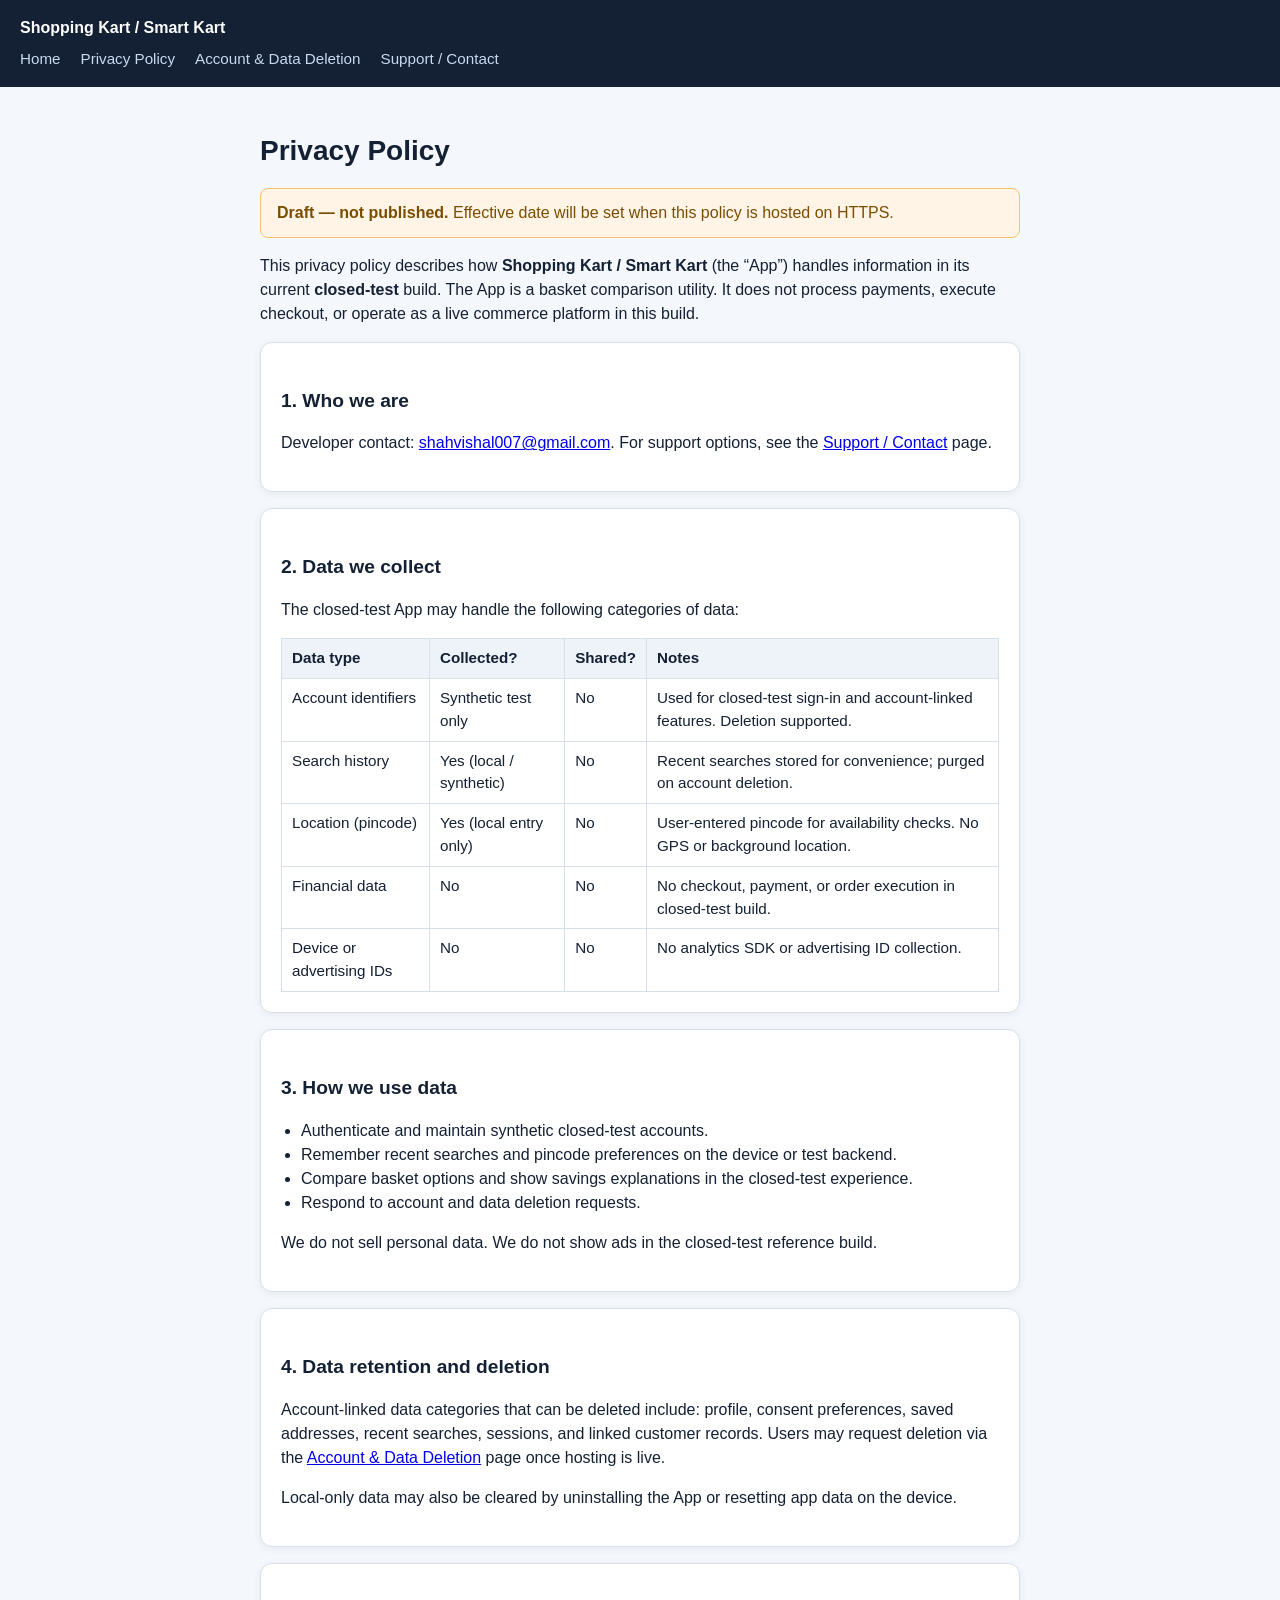
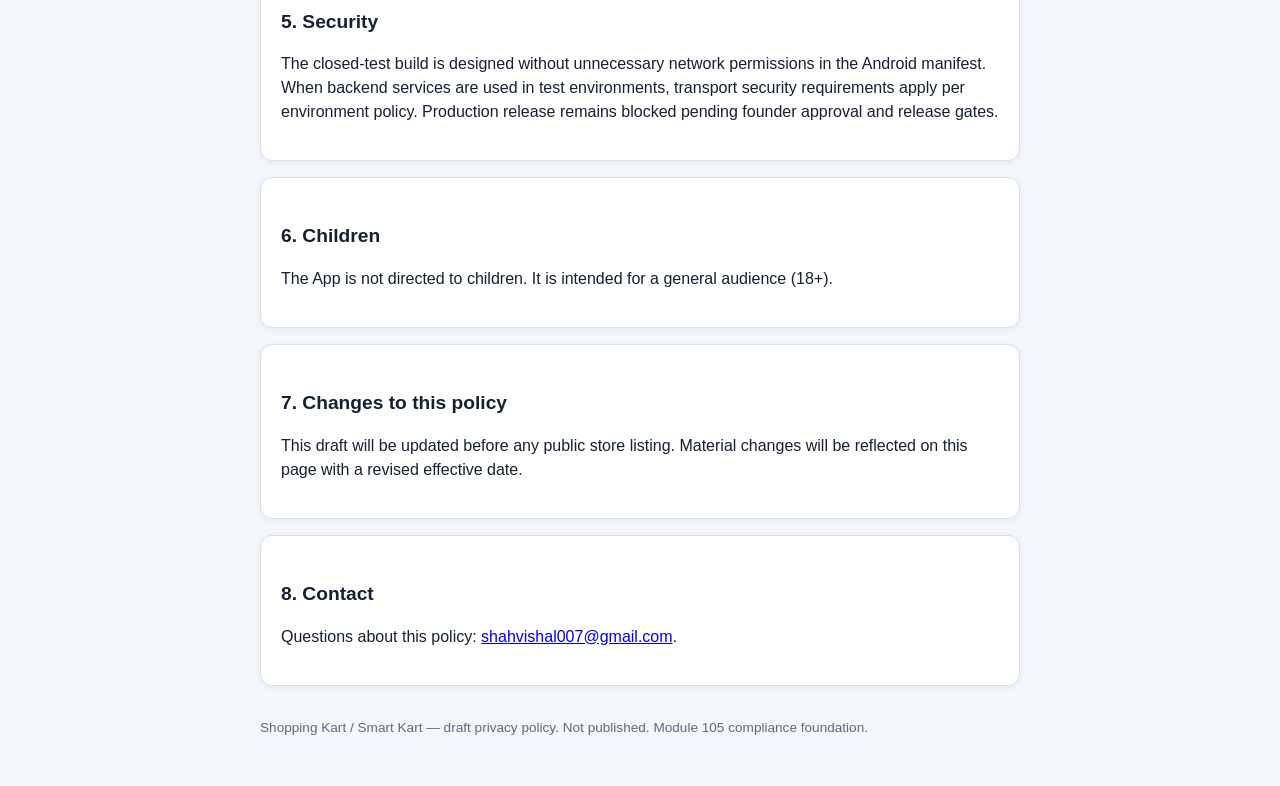
==== privacy-policy.html @ 7cc7e46a "Publish Shopping Kart public compliance pages Co-authored-by: Cursor <cursoragent@cursor.com>" ====
<!DOCTYPE html>
<html lang="en">
<head>
  <meta charset="utf-8" />
  <meta name="viewport" content="width=device-width, initial-scale=1" />
  <title>Privacy Policy — Shopping Kart / Smart Kart (Draft)</title>
  <link rel="stylesheet" href="styles.css" />
</head>
<body>
  <header>
    <strong>Shopping Kart / Smart Kart</strong>
    <nav>
      <a href="index.html">Home</a>
      <a href="privacy-policy.html">Privacy Policy</a>
      <a href="public/account-deletion.html">Account &amp; Data Deletion</a>
      <a href="support.html">Support / Contact</a>
    </nav>
  </header>
  <main>
    <h1>Privacy Policy</h1>
    <p class="draft-banner"><strong>Draft — not published.</strong> Effective date will be set when this policy is hosted on HTTPS.</p>

    <p>
      This privacy policy describes how <strong>Shopping Kart / Smart Kart</strong> (the “App”) handles information
      in its current <strong>closed-test</strong> build. The App is a basket comparison utility. It does not process
      payments, execute checkout, or operate as a live commerce platform in this build.
    </p>

    <section class="card">
      <h2>1. Who we are</h2>
      <p>
        Developer contact: <a href="mailto:shahvishal007@gmail.com">shahvishal007@gmail.com</a>.
        For support options, see the <a href="support.html">Support / Contact</a> page.
      </p>
    </section>

    <section class="card">
      <h2>2. Data we collect</h2>
      <p>The closed-test App may handle the following categories of data:</p>
      <table>
        <thead>
          <tr>
            <th>Data type</th>
            <th>Collected?</th>
            <th>Shared?</th>
            <th>Notes</th>
          </tr>
        </thead>
        <tbody>
          <tr>
            <td>Account identifiers</td>
            <td>Synthetic test only</td>
            <td>No</td>
            <td>Used for closed-test sign-in and account-linked features. Deletion supported.</td>
          </tr>
          <tr>
            <td>Search history</td>
            <td>Yes (local / synthetic)</td>
            <td>No</td>
            <td>Recent searches stored for convenience; purged on account deletion.</td>
          </tr>
          <tr>
            <td>Location (pincode)</td>
            <td>Yes (local entry only)</td>
            <td>No</td>
            <td>User-entered pincode for availability checks. No GPS or background location.</td>
          </tr>
          <tr>
            <td>Financial data</td>
            <td>No</td>
            <td>No</td>
            <td>No checkout, payment, or order execution in closed-test build.</td>
          </tr>
          <tr>
            <td>Device or advertising IDs</td>
            <td>No</td>
            <td>No</td>
            <td>No analytics SDK or advertising ID collection.</td>
          </tr>
        </tbody>
      </table>
    </section>

    <section class="card">
      <h2>3. How we use data</h2>
      <ul>
        <li>Authenticate and maintain synthetic closed-test accounts.</li>
        <li>Remember recent searches and pincode preferences on the device or test backend.</li>
        <li>Compare basket options and show savings explanations in the closed-test experience.</li>
        <li>Respond to account and data deletion requests.</li>
      </ul>
      <p>We do not sell personal data. We do not show ads in the closed-test reference build.</p>
    </section>

    <section class="card">
      <h2>4. Data retention and deletion</h2>
      <p>
        Account-linked data categories that can be deleted include: profile, consent preferences, saved addresses,
        recent searches, sessions, and linked customer records. Users may request deletion via the
        <a href="public/account-deletion.html">Account &amp; Data Deletion</a> page once hosting is live.
      </p>
      <p>Local-only data may also be cleared by uninstalling the App or resetting app data on the device.</p>
    </section>

    <section class="card">
      <h2>5. Security</h2>
      <p>
        The closed-test build is designed without unnecessary network permissions in the Android manifest.
        When backend services are used in test environments, transport security requirements apply per environment policy.
        Production release remains blocked pending founder approval and release gates.
      </p>
    </section>

    <section class="card">
      <h2>6. Children</h2>
      <p>
        The App is not directed to children. It is intended for a general audience (18+).
      </p>
    </section>

    <section class="card">
      <h2>7. Changes to this policy</h2>
      <p>
        This draft will be updated before any public store listing. Material changes will be reflected on this page
        with a revised effective date.
      </p>
    </section>

    <section class="card">
      <h2>8. Contact</h2>
      <p>
        Questions about this policy: <a href="mailto:shahvishal007@gmail.com">shahvishal007@gmail.com</a>.
      </p>
    </section>

    <footer>
      Shopping Kart / Smart Kart — draft privacy policy. Not published. Module 105 compliance foundation.
    </footer>
  </main>
</body>
</html>
---- styles.css ----
:root {
  color-scheme: light;
  font-family: "Segoe UI", Arial, sans-serif;
  line-height: 1.5;
}

body {
  margin: 0;
  background: #f4f7fb;
  color: #142033;
}

header {
  background: #142033;
  color: #fff;
  padding: 16px 20px;
}

header a {
  color: #c8d9f0;
  text-decoration: none;
}

header a:hover {
  text-decoration: underline;
}

header nav {
  margin-top: 8px;
  display: flex;
  flex-wrap: wrap;
  gap: 12px 20px;
  font-size: 0.95rem;
}

main {
  max-width: 760px;
  margin: 0 auto;
  padding: 24px 16px 48px;
}

h1 {
  font-size: 1.75rem;
  margin-bottom: 0.5rem;
}

h2 {
  font-size: 1.2rem;
  margin-top: 1.5rem;
}

.card {
  background: #fff;
  border: 1px solid #d7e0ea;
  border-radius: 12px;
  padding: 20px;
  margin-top: 16px;
  box-shadow: 0 2px 8px rgba(20, 32, 51, 0.06);
}

.draft-banner {
  background: #fff4e5;
  border: 1px solid #f5c26b;
  color: #7a4d00;
  padding: 12px 16px;
  border-radius: 8px;
  margin-bottom: 16px;
}

.notice {
  background: #eef4ff;
  border: 1px solid #b8cff5;
  color: #1f3b66;
  padding: 12px 16px;
  border-radius: 8px;
}

ul {
  padding-left: 1.25rem;
}

table {
  width: 100%;
  border-collapse: collapse;
  margin-top: 12px;
  font-size: 0.95rem;
}

th,
td {
  border: 1px solid #d7e0ea;
  padding: 8px 10px;
  text-align: left;
  vertical-align: top;
}

th {
  background: #eef3f9;
}

label {
  display: block;
  font-weight: 600;
  margin: 12px 0 6px;
}

input[type="text"],
input:not([type]) {
  width: 100%;
  box-sizing: border-box;
  padding: 10px 12px;
  border: 1px solid #c5d0dc;
  border-radius: 8px;
}

.checkbox {
  display: flex;
  gap: 8px;
  align-items: flex-start;
  margin-top: 12px;
}

button,
.button-link {
  display: inline-block;
  margin-top: 16px;
  background: #1f4b8f;
  color: #fff;
  border: 0;
  border-radius: 8px;
  padding: 12px 16px;
  font-weight: 600;
  cursor: pointer;
  text-decoration: none;
}

button.danger {
  background: #b42318;
}

button:disabled {
  opacity: 0.55;
  cursor: not-allowed;
}

footer {
  margin-top: 32px;
  font-size: 0.85rem;
  color: #5b6b7c;
}

@media (min-width: 640px) {
  button {
    width: auto;
    min-width: 220px;
  }
}
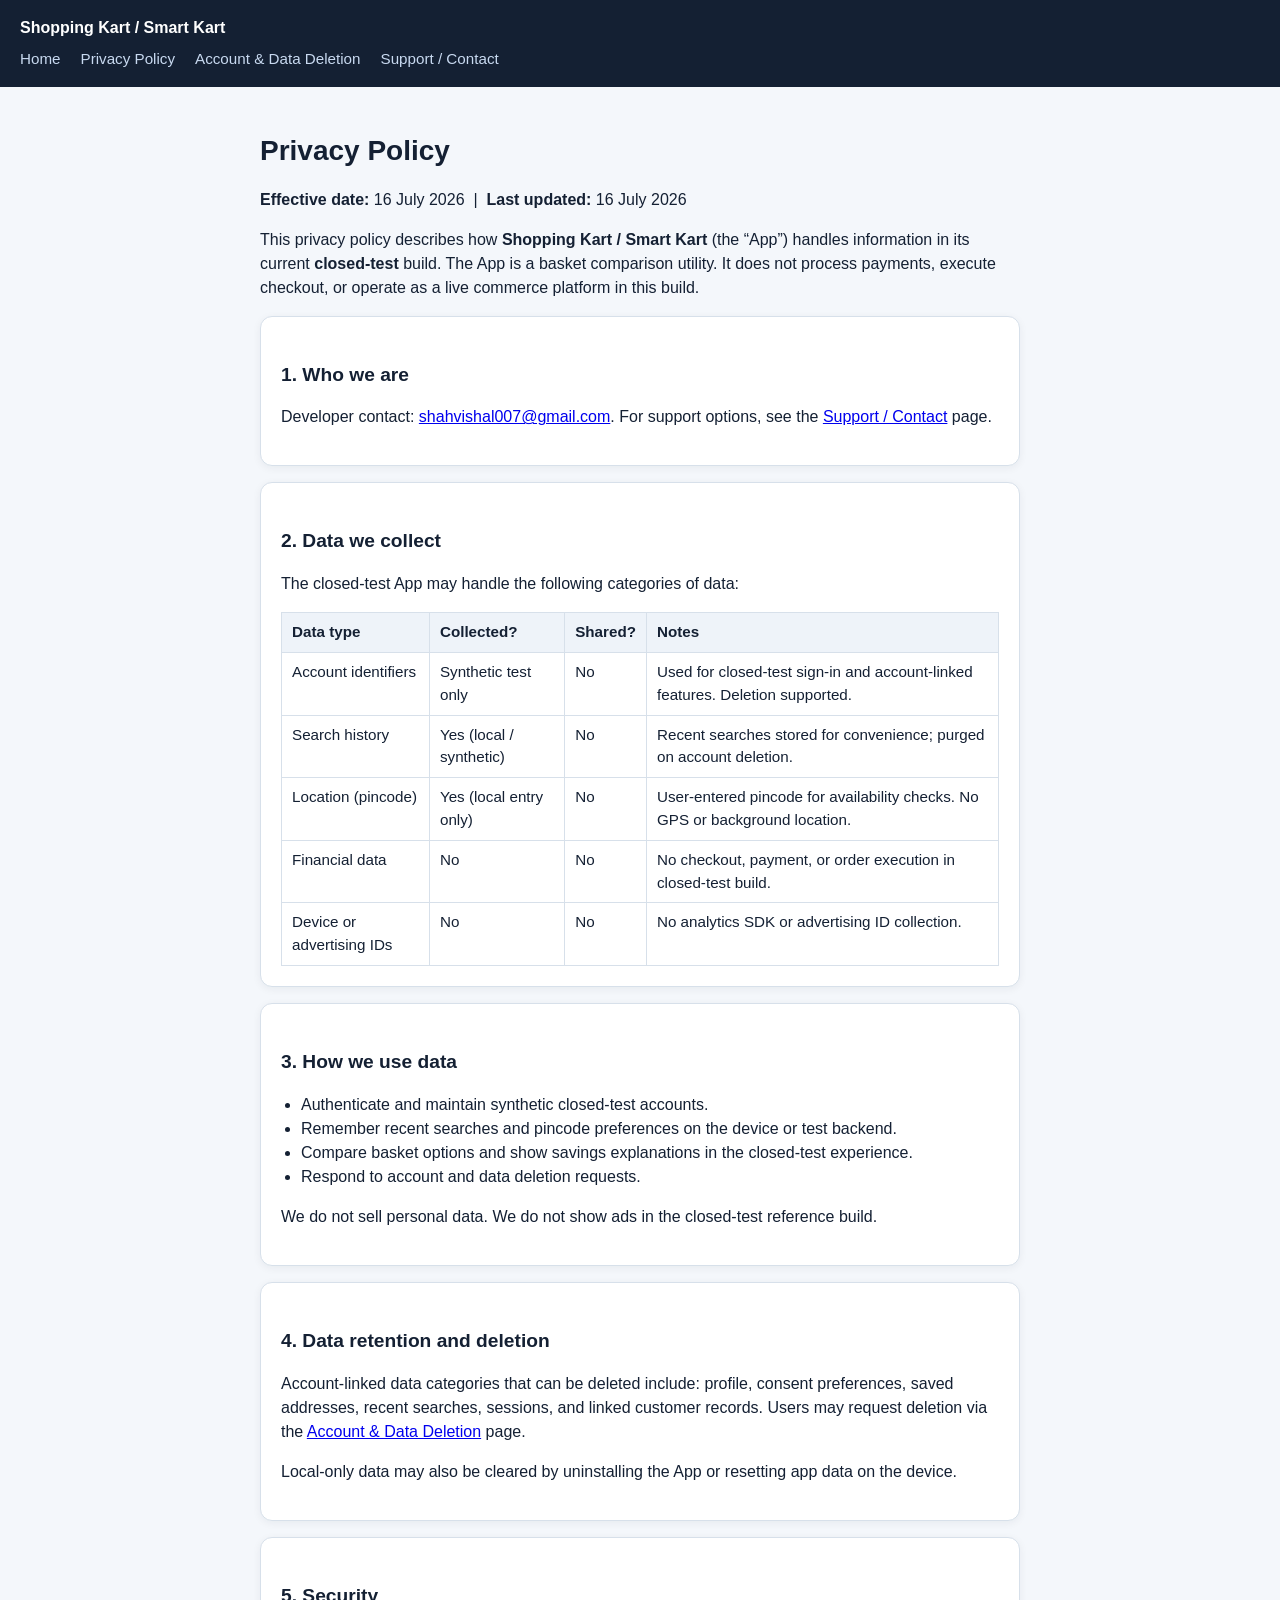
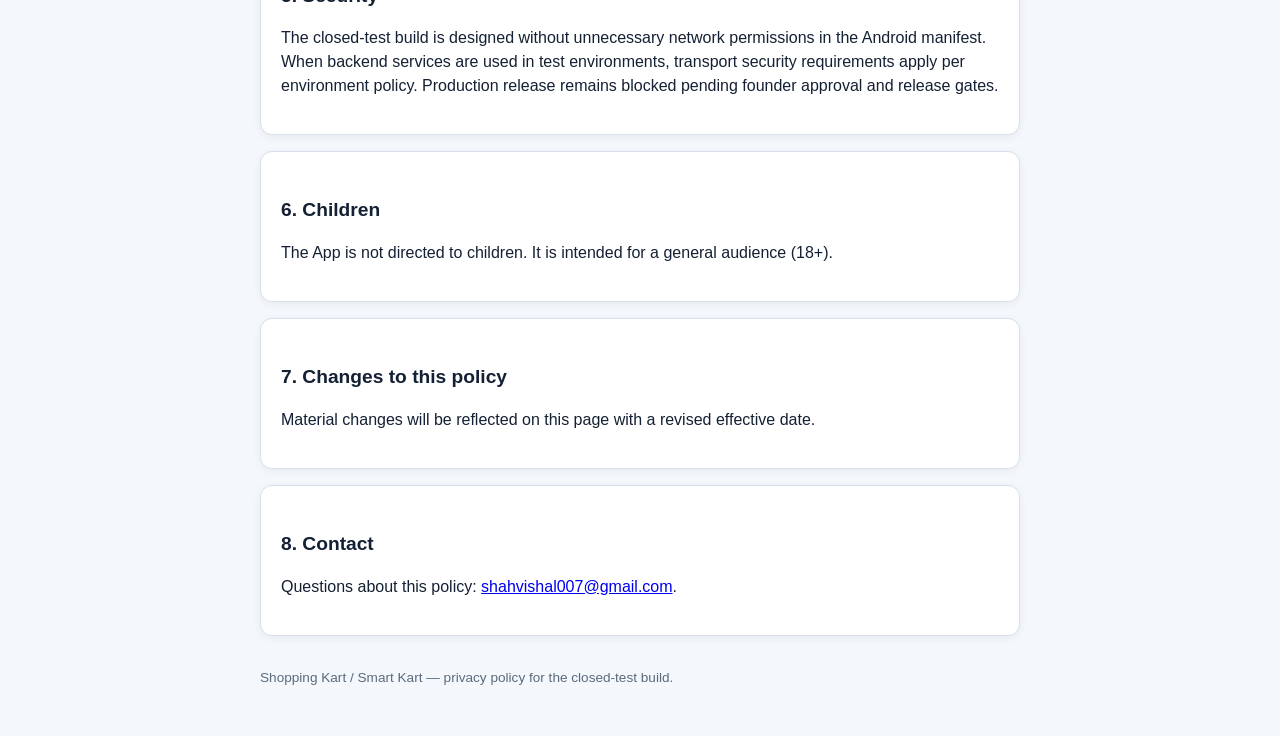
==== commit 1f7c37b5: "Update public compliance pages for live publication Co-authored-by: Cursor <cursoragent@cursor.com>" ====
--- a/privacy-policy.html
+++ b/privacy-policy.html
@@ -3,7 +3,7 @@
 <head>
   <meta charset="utf-8" />
   <meta name="viewport" content="width=device-width, initial-scale=1" />
-  <title>Privacy Policy — Shopping Kart / Smart Kart (Draft)</title>
+  <title>Privacy Policy — Shopping Kart / Smart Kart</title>
   <link rel="stylesheet" href="styles.css" />
 </head>
 <body>
@@ -18,7 +18,7 @@
   </header>
   <main>
     <h1>Privacy Policy</h1>
-    <p class="draft-banner"><strong>Draft — not published.</strong> Effective date will be set when this policy is hosted on HTTPS.</p>
+    <p><strong>Effective date:</strong> 16 July 2026 &nbsp;|&nbsp; <strong>Last updated:</strong> 16 July 2026</p>
 
     <p>
       This privacy policy describes how <strong>Shopping Kart / Smart Kart</strong> (the “App”) handles information
@@ -97,7 +97,7 @@
       <p>
         Account-linked data categories that can be deleted include: profile, consent preferences, saved addresses,
         recent searches, sessions, and linked customer records. Users may request deletion via the
-        <a href="public/account-deletion.html">Account &amp; Data Deletion</a> page once hosting is live.
+        <a href="public/account-deletion.html">Account &amp; Data Deletion</a> page.
       </p>
       <p>Local-only data may also be cleared by uninstalling the App or resetting app data on the device.</p>
     </section>
@@ -121,8 +121,7 @@
     <section class="card">
       <h2>7. Changes to this policy</h2>
       <p>
-        This draft will be updated before any public store listing. Material changes will be reflected on this page
-        with a revised effective date.
+        Material changes will be reflected on this page with a revised effective date.
       </p>
     </section>
 
@@ -134,7 +133,7 @@
     </section>
 
     <footer>
-      Shopping Kart / Smart Kart — draft privacy policy. Not published. Module 105 compliance foundation.
+      Shopping Kart / Smart Kart — privacy policy for the closed-test build.
     </footer>
   </main>
 </body>
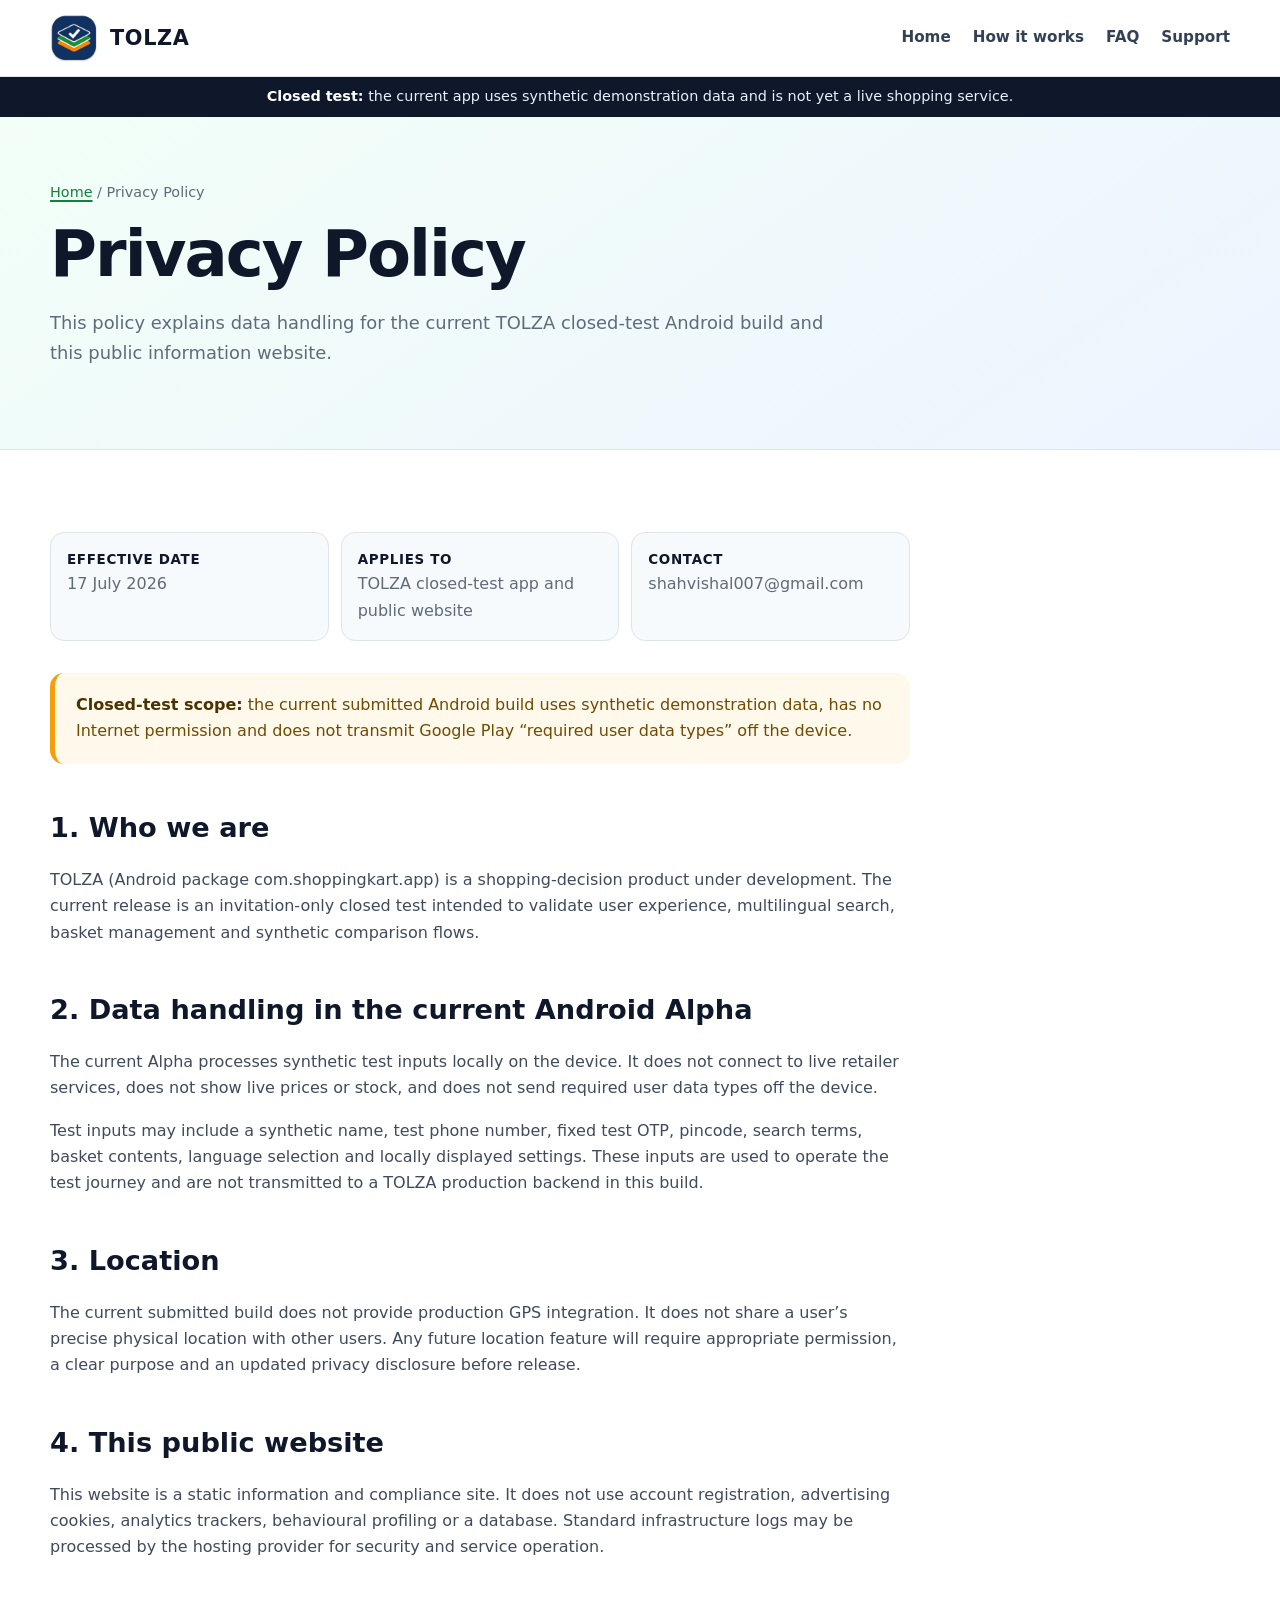
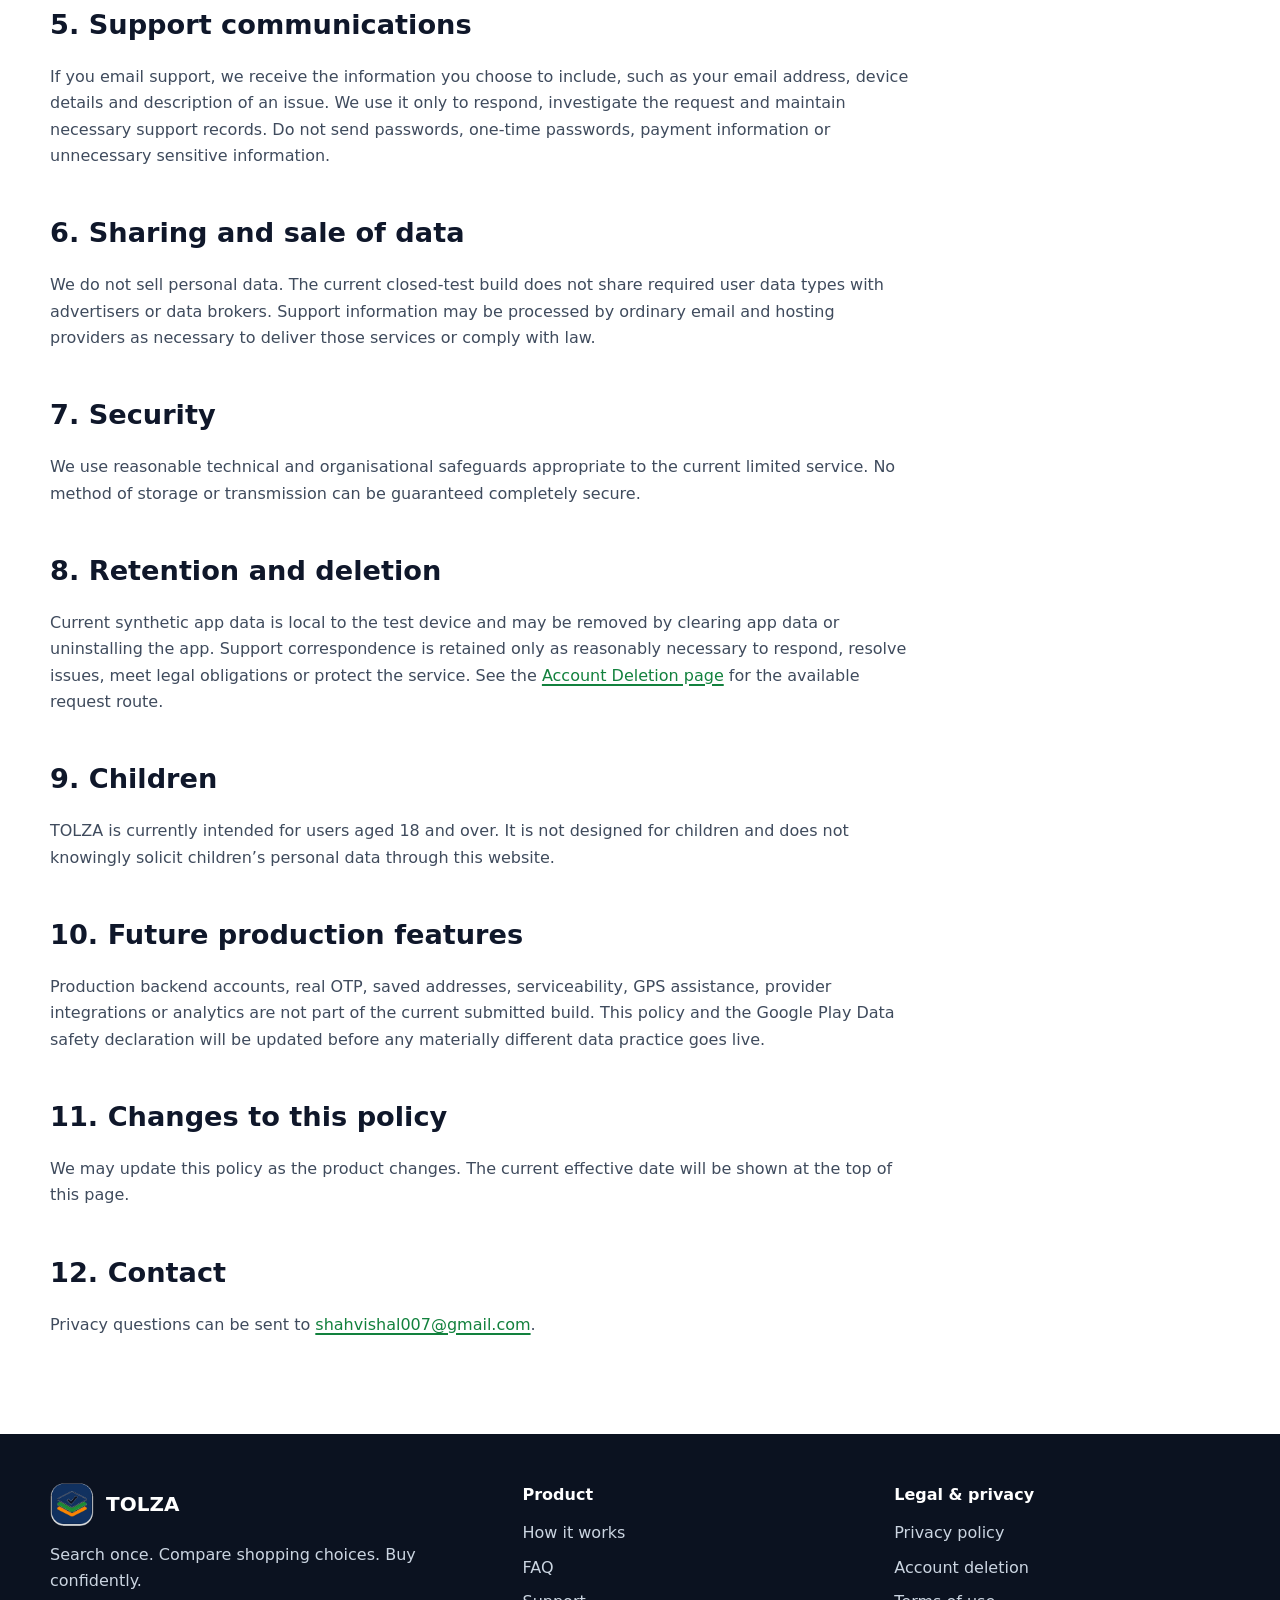
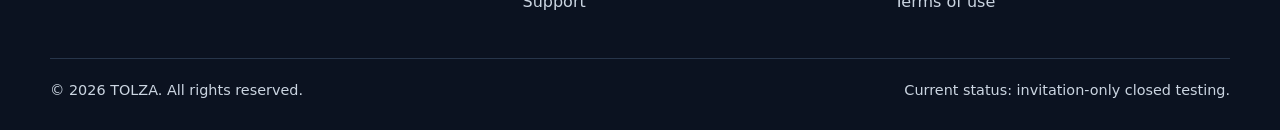
==== commit 2d4bf436: "feat: publish TOLZA public website W01" ====
--- a/privacy-policy.html
+++ b/privacy-policy.html
@@ -1,140 +1,11 @@
 <!DOCTYPE html>
-<html lang="en">
-<head>
-  <meta charset="utf-8" />
-  <meta name="viewport" content="width=device-width, initial-scale=1" />
-  <title>Privacy Policy — Shopping Kart / Smart Kart</title>
-  <link rel="stylesheet" href="styles.css" />
-</head>
-<body>
-  <header>
-    <strong>Shopping Kart / Smart Kart</strong>
-    <nav>
-      <a href="index.html">Home</a>
-      <a href="privacy-policy.html">Privacy Policy</a>
-      <a href="public/account-deletion.html">Account &amp; Data Deletion</a>
-      <a href="support.html">Support / Contact</a>
-    </nav>
-  </header>
-  <main>
-    <h1>Privacy Policy</h1>
-    <p><strong>Effective date:</strong> 16 July 2026 &nbsp;|&nbsp; <strong>Last updated:</strong> 16 July 2026</p>
-
-    <p>
-      This privacy policy describes how <strong>Shopping Kart / Smart Kart</strong> (the “App”) handles information
-      in its current <strong>closed-test</strong> build. The App is a basket comparison utility. It does not process
-      payments, execute checkout, or operate as a live commerce platform in this build.
-    </p>
-
-    <section class="card">
-      <h2>1. Who we are</h2>
-      <p>
-        Developer contact: <a href="mailto:shahvishal007@gmail.com">shahvishal007@gmail.com</a>.
-        For support options, see the <a href="support.html">Support / Contact</a> page.
-      </p>
-    </section>
-
-    <section class="card">
-      <h2>2. Data we collect</h2>
-      <p>The closed-test App may handle the following categories of data:</p>
-      <table>
-        <thead>
-          <tr>
-            <th>Data type</th>
-            <th>Collected?</th>
-            <th>Shared?</th>
-            <th>Notes</th>
-          </tr>
-        </thead>
-        <tbody>
-          <tr>
-            <td>Account identifiers</td>
-            <td>Synthetic test only</td>
-            <td>No</td>
-            <td>Used for closed-test sign-in and account-linked features. Deletion supported.</td>
-          </tr>
-          <tr>
-            <td>Search history</td>
-            <td>Yes (local / synthetic)</td>
-            <td>No</td>
-            <td>Recent searches stored for convenience; purged on account deletion.</td>
-          </tr>
-          <tr>
-            <td>Location (pincode)</td>
-            <td>Yes (local entry only)</td>
-            <td>No</td>
-            <td>User-entered pincode for availability checks. No GPS or background location.</td>
-          </tr>
-          <tr>
-            <td>Financial data</td>
-            <td>No</td>
-            <td>No</td>
-            <td>No checkout, payment, or order execution in closed-test build.</td>
-          </tr>
-          <tr>
-            <td>Device or advertising IDs</td>
-            <td>No</td>
-            <td>No</td>
-            <td>No analytics SDK or advertising ID collection.</td>
-          </tr>
-        </tbody>
-      </table>
-    </section>
-
-    <section class="card">
-      <h2>3. How we use data</h2>
-      <ul>
-        <li>Authenticate and maintain synthetic closed-test accounts.</li>
-        <li>Remember recent searches and pincode preferences on the device or test backend.</li>
-        <li>Compare basket options and show savings explanations in the closed-test experience.</li>
-        <li>Respond to account and data deletion requests.</li>
-      </ul>
-      <p>We do not sell personal data. We do not show ads in the closed-test reference build.</p>
-    </section>
-
-    <section class="card">
-      <h2>4. Data retention and deletion</h2>
-      <p>
-        Account-linked data categories that can be deleted include: profile, consent preferences, saved addresses,
-        recent searches, sessions, and linked customer records. Users may request deletion via the
-        <a href="public/account-deletion.html">Account &amp; Data Deletion</a> page.
-      </p>
-      <p>Local-only data may also be cleared by uninstalling the App or resetting app data on the device.</p>
-    </section>
-
-    <section class="card">
-      <h2>5. Security</h2>
-      <p>
-        The closed-test build is designed without unnecessary network permissions in the Android manifest.
-        When backend services are used in test environments, transport security requirements apply per environment policy.
-        Production release remains blocked pending founder approval and release gates.
-      </p>
-    </section>
-
-    <section class="card">
-      <h2>6. Children</h2>
-      <p>
-        The App is not directed to children. It is intended for a general audience (18+).
-      </p>
-    </section>
-
-    <section class="card">
-      <h2>7. Changes to this policy</h2>
-      <p>
-        Material changes will be reflected on this page with a revised effective date.
-      </p>
-    </section>
-
-    <section class="card">
-      <h2>8. Contact</h2>
-      <p>
-        Questions about this policy: <a href="mailto:shahvishal007@gmail.com">shahvishal007@gmail.com</a>.
-      </p>
-    </section>
-
-    <footer>
-      Shopping Kart / Smart Kart — privacy policy for the closed-test build.
-    </footer>
-  </main>
-</body>
-</html>
+<html lang="en"><head>
+<meta charset="utf-8"/><meta content="width=device-width,initial-scale=1" name="viewport"/>
+<title>Privacy Policy — TOLZA</title><meta content="Read how the current TOLZA closed-test app and public website handle data." name="description"/>
+<link href="https://shahvishal007-ship-it.github.io/ShoppingKart-Public-Compliance/privacy-policy.html" rel="canonical"/><meta content="#0f172a" name="theme-color"/>
+<meta content="Privacy Policy — TOLZA" property="og:title"/><meta content="Read how the current TOLZA closed-test app and public website handle data." property="og:description"/><meta content="website" property="og:type"/><meta content="https://shahvishal007-ship-it.github.io/ShoppingKart-Public-Compliance/privacy-policy.html" property="og:url"/>
+<link href="assets/images/favicon-32.png" rel="icon" sizes="32x32"/><link href="assets/images/favicon-192.png" rel="apple-touch-icon"/>
+<link href="assets/css/styles.css" rel="stylesheet"/></head><body>
+<a class="skip" href="#main">Skip to content</a>
+<header class="site-header"><div class="wrap header-row"><a class="brand" href="index.html"><img alt="" src="assets/images/tolza-icon.png"/><span>TOLZA</span></a><button aria-controls="primary-nav" aria-expanded="false" class="menu-btn" type="button">Menu</button><nav aria-label="Primary navigation" class="nav" id="primary-nav"><a href="index.html">Home</a><a href="how-it-works.html">How it works</a><a href="faq.html">FAQ</a><a href="support.html">Support</a></nav></div></header>
+<div class="status-strip"><div class="wrap"><strong>Closed test:</strong> the current app uses synthetic demonstration data and is not yet a live shopping service.</div></div><main id="main"><section class="page-hero"><div class="wrap"><div class="breadcrumb"><a href="index.html">Home</a> / Privacy Policy</div><h1>Privacy Policy</h1><p>This policy explains data handling for the current TOLZA closed-test Android build and this public information website.</p></div></section><section class="content"><div class="wrap"><div class="prose"><div class="meta-card"><div><strong>Effective date</strong><span>17 July 2026</span></div><div><strong>Applies to</strong><span>TOLZA closed-test app and public website</span></div><div><strong>Contact</strong><span>shahvishal007@gmail.com</span></div></div><div class="notice"><strong>Closed-test scope:</strong> the current submitted Android build uses synthetic demonstration data, has no Internet permission and does not transmit Google Play “required user data types” off the device.</div><h2>1. Who we are</h2><p>TOLZA (Android package com.shoppingkart.app) is a shopping-decision product under development. The current release is an invitation-only closed test intended to validate user experience, multilingual search, basket management and synthetic comparison flows.</p><h2>2. Data handling in the current Android Alpha</h2><p>The current Alpha processes synthetic test inputs locally on the device. It does not connect to live retailer services, does not show live prices or stock, and does not send required user data types off the device.</p><p>Test inputs may include a synthetic name, test phone number, fixed test OTP, pincode, search terms, basket contents, language selection and locally displayed settings. These inputs are used to operate the test journey and are not transmitted to a TOLZA production backend in this build.</p><h2>3. Location</h2><p>The current submitted build does not provide production GPS integration. It does not share a user’s precise physical location with other users. Any future location feature will require appropriate permission, a clear purpose and an updated privacy disclosure before release.</p><h2>4. This public website</h2><p>This website is a static information and compliance site. It does not use account registration, advertising cookies, analytics trackers, behavioural profiling or a database. Standard infrastructure logs may be processed by the hosting provider for security and service operation.</p><h2>5. Support communications</h2><p>If you email support, we receive the information you choose to include, such as your email address, device details and description of an issue. We use it only to respond, investigate the request and maintain necessary support records. Do not send passwords, one-time passwords, payment information or unnecessary sensitive information.</p><h2>6. Sharing and sale of data</h2><p>We do not sell personal data. The current closed-test build does not share required user data types with advertisers or data brokers. Support information may be processed by ordinary email and hosting providers as necessary to deliver those services or comply with law.</p><h2>7. Security</h2><p>We use reasonable technical and organisational safeguards appropriate to the current limited service. No method of storage or transmission can be guaranteed completely secure.</p><h2>8. Retention and deletion</h2><p>Current synthetic app data is local to the test device and may be removed by clearing app data or uninstalling the app. Support correspondence is retained only as reasonably necessary to respond, resolve issues, meet legal obligations or protect the service. See the <a href="account-deletion.html">Account Deletion page</a> for the available request route.</p><h2>9. Children</h2><p>TOLZA is currently intended for users aged 18 and over. It is not designed for children and does not knowingly solicit children’s personal data through this website.</p><h2>10. Future production features</h2><p>Production backend accounts, real OTP, saved addresses, serviceability, GPS assistance, provider integrations or analytics are not part of the current submitted build. This policy and the Google Play Data safety declaration will be updated before any materially different data practice goes live.</p><h2>11. Changes to this policy</h2><p>We may update this policy as the product changes. The current effective date will be shown at the top of this page.</p><h2>12. Contact</h2><p>Privacy questions can be sent to <a href="mailto:shahvishal007@gmail.com?subject=TOLZA%20Privacy%20Question">shahvishal007@gmail.com</a>.</p></div></div></section></main><footer class="site-footer"><div class="wrap"><div class="footer-grid"><div><div class="footer-brand"><img alt="" src="assets/images/tolza-icon.png"/><span>TOLZA</span></div><p>Search once. Compare shopping choices. Buy confidently.</p></div><div><h3>Product</h3><ul><li><a href="how-it-works.html">How it works</a></li><li><a href="faq.html">FAQ</a></li><li><a href="support.html">Support</a></li></ul></div><div><h3>Legal &amp; privacy</h3><ul><li><a href="privacy-policy.html">Privacy policy</a></li><li><a href="account-deletion.html">Account deletion</a></li><li><a href="terms.html">Terms of use</a></li></ul></div></div><div class="footer-bottom"><span>© <span data-year=""></span> TOLZA. All rights reserved.</span><span>Current status: invitation-only closed testing.</span></div></div></footer><script src="assets/js/main.js"></script></body></html>
--- a/assets/css/styles.css
+++ b/assets/css/styles.css
@@ -0,0 +1,30 @@
+
+:root {
+  --navy:#0f172a; --navy-2:#173a6a; --green:#16a34a; --green-dark:#12813d;
+  --green-soft:#ecfdf3; --amber:#f59e0b; --red:#dc2626; --ink:#172033;
+  --muted:#5f6b7a; --line:#dce4ec; --paper:#ffffff; --mist:#f7fafc;
+  --shadow:0 18px 50px rgba(15,23,42,.10); --radius:22px; --max:1180px;
+}
+*{box-sizing:border-box} html{scroll-behavior:smooth} body{margin:0;font-family:Inter,ui-sans-serif,system-ui,-apple-system,"Segoe UI",Roboto,Arial,sans-serif;color:var(--ink);background:var(--paper);line-height:1.65}
+a{color:var(--green-dark);text-decoration-thickness:1.5px;text-underline-offset:3px} a:hover{color:var(--green)}
+img{max-width:100%;display:block}.wrap{width:min(calc(100% - 40px),var(--max));margin-inline:auto}.skip{position:absolute;left:-9999px}.skip:focus{left:18px;top:12px;z-index:1000;padding:10px 14px;background:#fff;border:2px solid var(--green);border-radius:10px}
+.site-header{position:sticky;top:0;z-index:50;background:rgba(255,255,255,.96);backdrop-filter:blur(14px);border-bottom:1px solid rgba(220,228,236,.9)}
+.header-row{display:flex;align-items:center;justify-content:space-between;min-height:76px;gap:28px}.brand{display:flex;align-items:center;gap:12px;text-decoration:none;color:var(--navy);font-weight:900;letter-spacing:.04em}.brand img{width:48px;height:48px;object-fit:contain}.brand span{font-size:1.3rem}
+.nav{display:flex;align-items:center;gap:22px}.nav a{font-weight:700;color:#334155;text-decoration:none;font-size:.95rem}.nav a[aria-current="page"],.nav a:hover{color:var(--green-dark)}.menu-btn{display:none;border:1px solid var(--line);background:#fff;border-radius:12px;padding:10px 12px;font-weight:800;color:var(--navy)}
+.status-strip{background:var(--navy);color:#e8f0fb;font-size:.9rem}.status-strip .wrap{padding:8px 0;display:flex;justify-content:center;text-align:center}.status-strip strong{color:#fff}
+.hero{position:relative;overflow:hidden;background:radial-gradient(circle at 82% 14%,rgba(22,163,74,.20),transparent 33%),linear-gradient(135deg,#0b1427 0%,#122a4b 62%,#0d5e3a 140%);color:white;padding:84px 0 74px}.hero-grid{display:grid;grid-template-columns:1.15fr .85fr;align-items:center;gap:56px}.eyebrow{display:inline-flex;align-items:center;gap:8px;padding:7px 12px;border-radius:999px;background:rgba(255,255,255,.10);border:1px solid rgba(255,255,255,.18);font-weight:800;font-size:.83rem;letter-spacing:.06em;text-transform:uppercase}.eyebrow-dot{width:8px;height:8px;border-radius:50%;background:#4ade80}.hero h1{font-size:clamp(2.7rem,6vw,5.2rem);line-height:.98;margin:22px 0 20px;letter-spacing:-.045em}.hero h1 span{color:#65e391}.hero .lead{font-size:clamp(1.08rem,2vw,1.35rem);max-width:730px;color:#dce7f4}.actions{display:flex;flex-wrap:wrap;gap:13px;margin-top:30px}.btn{display:inline-flex;align-items:center;justify-content:center;gap:8px;border-radius:13px;padding:13px 18px;font-weight:850;text-decoration:none;border:1px solid transparent}.btn-primary{background:var(--green);color:white;box-shadow:0 10px 30px rgba(22,163,74,.27)}.btn-primary:hover{background:#21b65a;color:white}.btn-secondary{background:rgba(255,255,255,.08);border-color:rgba(255,255,255,.25);color:white}.btn-secondary:hover{background:rgba(255,255,255,.14);color:white}
+.hero-card{background:rgba(255,255,255,.95);color:var(--ink);padding:28px;border-radius:30px;box-shadow:0 35px 80px rgba(0,0,0,.28);border:1px solid rgba(255,255,255,.8)}.hero-brand{display:flex;align-items:center;gap:18px}.hero-brand img{width:94px;height:94px}.hero-brand h2{margin:0;color:var(--navy);font-size:2rem}.hero-card p{margin:18px 0 0;color:var(--muted)}.mini-lines{display:flex;gap:7px;margin-top:22px}.mini-lines i{display:block;height:5px;border-radius:9px}.mini-lines i:nth-child(1){width:42%;background:var(--green)}.mini-lines i:nth-child(2){width:28%;background:#3b82f6}.mini-lines i:nth-child(3){width:18%;background:var(--amber)}
+.section{padding:78px 0}.section.alt{background:var(--mist)}.section-head{max-width:780px;margin-bottom:34px}.kicker{color:var(--green-dark);font-weight:900;letter-spacing:.09em;text-transform:uppercase;font-size:.82rem}.section h2,.page-hero h1{color:var(--navy);letter-spacing:-.03em;line-height:1.12}.section h2{font-size:clamp(2rem,4vw,3.1rem);margin:10px 0 12px}.section-head p{font-size:1.08rem;color:var(--muted)}
+.grid-3{display:grid;grid-template-columns:repeat(3,1fr);gap:20px}.card{background:white;border:1px solid var(--line);border-radius:var(--radius);padding:26px;box-shadow:0 8px 28px rgba(15,23,42,.045)}.card .num{display:grid;place-items:center;width:42px;height:42px;border-radius:13px;background:var(--green-soft);color:var(--green-dark);font-weight:950}.card h3{color:var(--navy);font-size:1.2rem;margin:18px 0 8px}.card p{margin:0;color:var(--muted)}
+.notice{border-left:5px solid var(--amber);background:#fff9eb;border-radius:14px;padding:19px 21px;color:#704a00}.notice strong{color:#4a3300}.notice.green{border-left-color:var(--green);background:var(--green-soft);color:#27583a}.notice.red{border-left-color:var(--red);background:#fff1f2;color:#7f1d1d}
+.screenshot-grid{display:grid;grid-template-columns:repeat(4,1fr);gap:18px;align-items:start}.phone{background:#0b1220;border-radius:28px;padding:10px;box-shadow:var(--shadow);border:1px solid #27354a}.phone img{border-radius:20px;background:#fff}.phone figcaption{color:var(--muted);font-size:.9rem;text-align:center;padding:13px 4px 3px;background:white;border-radius:0 0 18px 18px}
+.trust-grid{display:grid;grid-template-columns:1fr 1fr;gap:22px}.trust-panel{padding:30px;border-radius:24px;background:linear-gradient(145deg,#0f172a,#173a6a);color:white}.trust-panel h3{font-size:1.6rem;margin:0 0 12px}.trust-panel p{color:#d8e3ef}.check-list{list-style:none;padding:0;margin:20px 0 0}.check-list li{position:relative;padding-left:30px;margin:11px 0}.check-list li:before{content:"✓";position:absolute;left:0;color:#61dc8e;font-weight:950}.plain-panel{padding:30px;border:1px solid var(--line);border-radius:24px;background:white}.plain-panel h3{font-size:1.5rem;color:var(--navy);margin-top:0}
+.cta{background:linear-gradient(120deg,#e9fff1,#eef5ff);border:1px solid #cfe9d9;border-radius:28px;padding:36px;display:flex;justify-content:space-between;align-items:center;gap:24px}.cta h2{margin:0 0 8px;font-size:2rem}.cta p{margin:0;color:var(--muted)}
+.page-hero{background:linear-gradient(145deg,#f2fff7,#edf4ff);padding:64px 0;border-bottom:1px solid var(--line)}.page-hero .breadcrumb{font-size:.9rem;color:var(--muted);margin-bottom:14px}.page-hero h1{font-size:clamp(2.35rem,5vw,4rem);margin:0 0 14px}.page-hero p{max-width:790px;color:var(--muted);font-size:1.12rem}.content{padding:58px 0 80px}.prose{max-width:860px}.prose h2{color:var(--navy);font-size:1.7rem;margin:42px 0 10px}.prose h3{color:var(--navy);margin:28px 0 8px}.prose p,.prose li{color:#3f4b5d}.prose ul,.prose ol{padding-left:24px}.prose code{background:#eef2f6;padding:2px 6px;border-radius:6px}.meta-card{display:grid;grid-template-columns:repeat(3,1fr);gap:12px;margin:24px 0 32px}.meta-card div{padding:16px;border-radius:14px;background:var(--mist);border:1px solid var(--line)}.meta-card strong{display:block;color:var(--navy);font-size:.84rem;text-transform:uppercase;letter-spacing:.05em}.meta-card span{color:var(--muted)}
+.steps{counter-reset:step;display:grid;gap:18px}.step{position:relative;padding:24px 24px 24px 78px;border:1px solid var(--line);border-radius:20px;background:white}.step:before{counter-increment:step;content:counter(step);position:absolute;left:22px;top:22px;width:38px;height:38px;display:grid;place-items:center;border-radius:12px;background:var(--green);color:#fff;font-weight:950}.step h3{margin:0 0 7px;color:var(--navy)}.step p{margin:0;color:var(--muted)}
+.faq{display:grid;gap:12px}.faq details{border:1px solid var(--line);border-radius:16px;background:white;padding:0 20px}.faq summary{cursor:pointer;list-style:none;font-weight:850;color:var(--navy);padding:20px 34px 20px 0;position:relative}.faq summary:after{content:"+";position:absolute;right:0;top:16px;font-size:1.55rem;color:var(--green)}.faq details[open] summary:after{content:"−"}.faq details p{color:var(--muted);margin:0 0 20px}.faq summary::-webkit-details-marker{display:none}
+.contact-box{display:grid;grid-template-columns:1fr auto;gap:22px;align-items:center;background:var(--navy);color:white;padding:28px;border-radius:22px}.contact-box h2{margin:0 0 7px;color:white}.contact-box p{margin:0;color:#d7e3ef}.email-chip{display:inline-flex;padding:12px 15px;border-radius:12px;background:white;color:var(--navy);font-weight:850;text-decoration:none;white-space:nowrap}.email-chip:hover{color:var(--green-dark)}
+.site-footer{background:#0b1220;color:#cbd5e1;padding:48px 0 28px}.footer-grid{display:grid;grid-template-columns:1.3fr 1fr 1fr;gap:36px}.footer-brand{display:flex;gap:12px;align-items:center;color:white;font-size:1.25rem;font-weight:900}.footer-brand img{width:44px}.site-footer h3{color:white;font-size:1rem;margin:0 0 12px}.site-footer ul{list-style:none;padding:0;margin:0}.site-footer li{margin:8px 0}.site-footer a{color:#cbd5e1;text-decoration:none}.site-footer a:hover{color:#7ce7a3}.footer-bottom{margin-top:34px;padding-top:20px;border-top:1px solid #27354a;font-size:.9rem;display:flex;justify-content:space-between;gap:20px;flex-wrap:wrap}
+@media (max-width:900px){.hero-grid,.trust-grid{grid-template-columns:1fr}.hero{padding-top:58px}.grid-3{grid-template-columns:1fr 1fr}.screenshot-grid{grid-template-columns:repeat(2,1fr)}.footer-grid{grid-template-columns:1fr 1fr}.footer-grid>div:first-child{grid-column:1/-1}.nav{display:none;position:absolute;top:76px;left:0;right:0;padding:18px 24px;background:white;border-bottom:1px solid var(--line);box-shadow:var(--shadow);flex-direction:column;align-items:flex-start}.nav.open{display:flex}.menu-btn{display:inline-flex}.meta-card{grid-template-columns:1fr}.cta,.contact-box{display:block}.cta .btn,.contact-box .email-chip{margin-top:18px}}
+@media (max-width:580px){.wrap{width:min(calc(100% - 28px),var(--max))}.hero h1{font-size:2.65rem}.hero-card{padding:22px}.hero-brand img{width:74px;height:74px}.grid-3,.screenshot-grid,.footer-grid{grid-template-columns:1fr}.section{padding:58px 0}.section h2{font-size:2rem}.phone{max-width:360px;margin-inline:auto}.page-hero{padding:45px 0}.step{padding-left:68px}.contact-box{padding:23px}.email-chip{white-space:normal}.status-strip{font-size:.8rem}}
+@media (prefers-reduced-motion:reduce){html{scroll-behavior:auto}*{animation:none!important;transition:none!important}}
